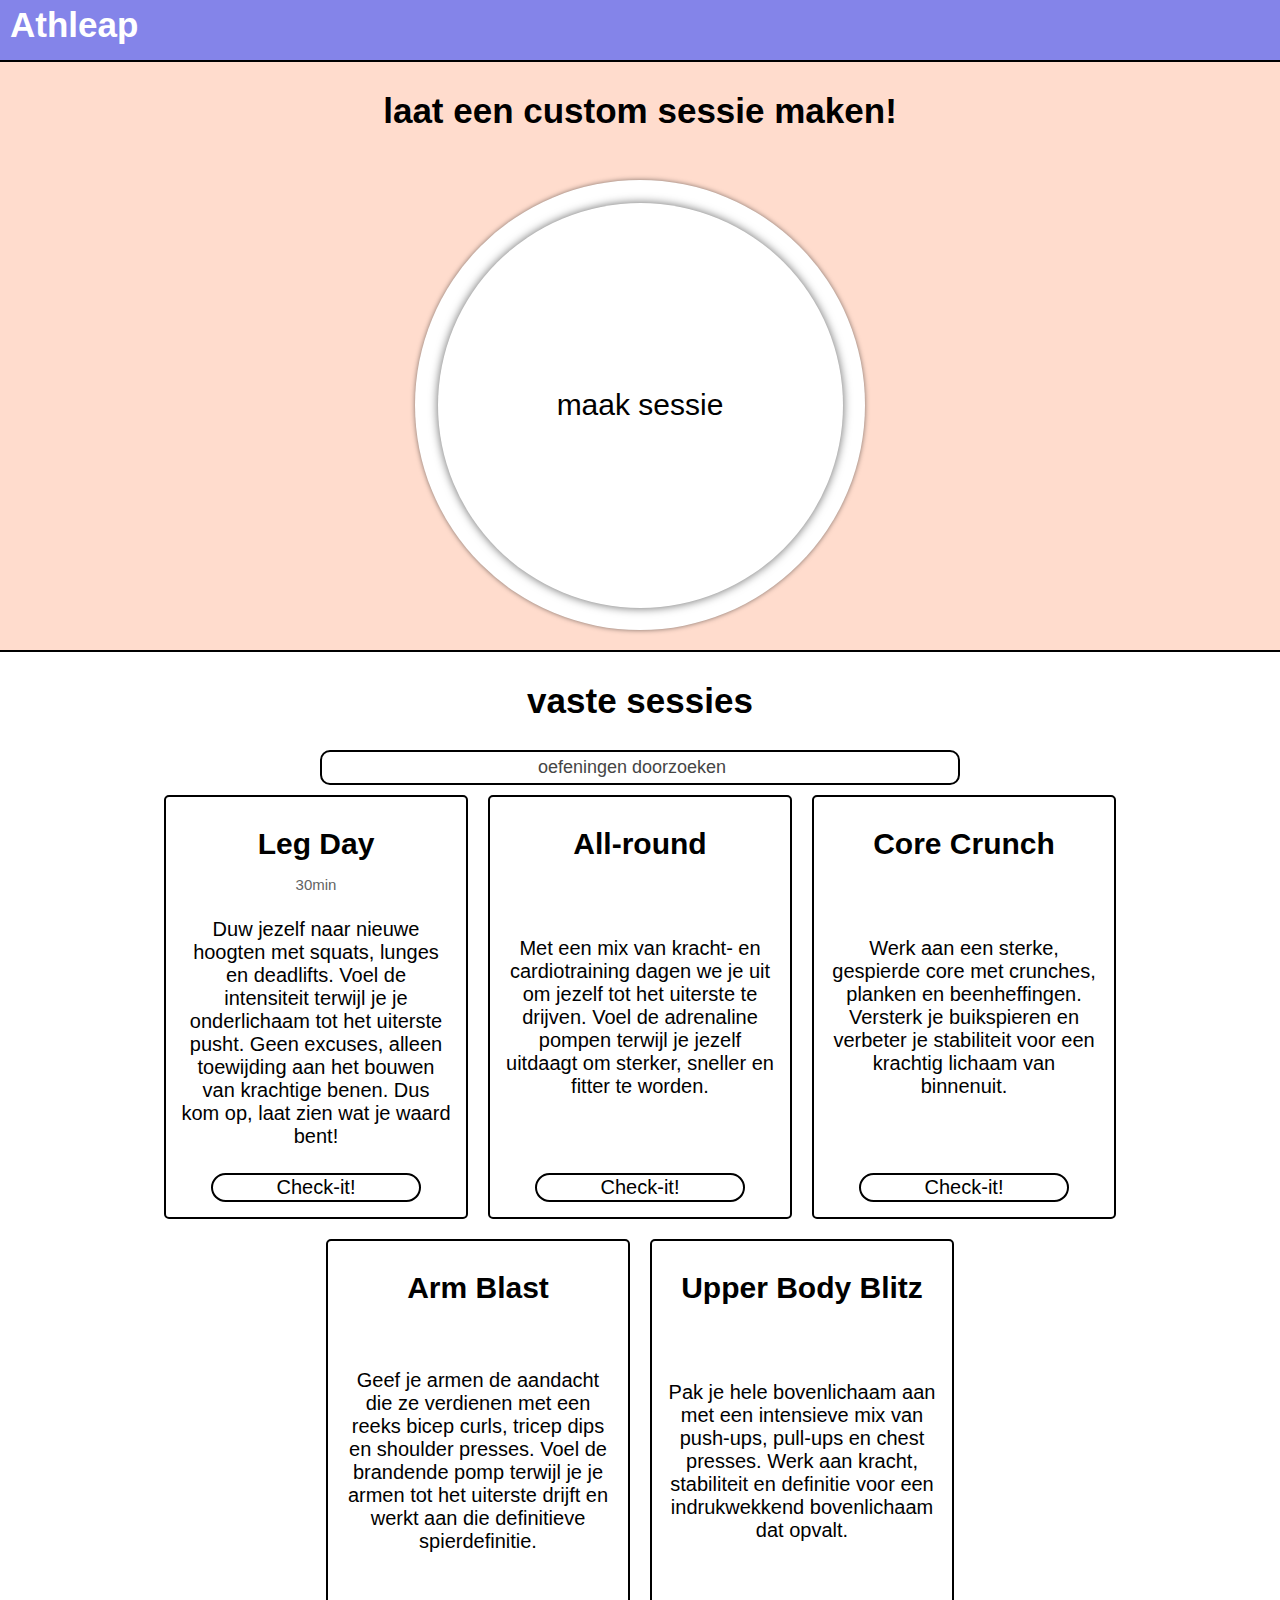
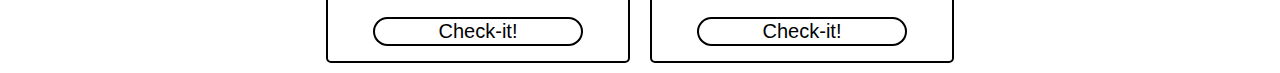
==== pages/hub.html @ 22783c4e "Add files via upload" ====
<!DOCTYPE html>
<html lang="en">
<head>
    <meta charset="UTF-8">
    <meta name="viewport" content="width=device-width, initial-scale=1.0">
    
    <link rel="stylesheet" href="../styles/hub.css">
    <script src="../funtions/hub.js"></script>

    <title>Athleap - sessies</title>
</head>
<body>
    <header>
        <a href="../index.html"><h1>Athleap</h1></a>
        <nav>
            <a href=""></a>
        </nav>
    </header>

    <div id="banner">
        <h2>laat een custom sessie maken!</h2>
        <div id="outrcicle">
            <a href="generate.html" id="innercircle">maak sessie</a>
        </div>
    </div>
    <h2>vaste sessies</h2>
    <input id="search" type="search" placeholder="oefeningen doorzoeken">
    <main>
        <section data="">
            <h3>Leg Day</h3>
            <figure>
                30min
            </figure>
            <p>
                Duw jezelf naar nieuwe hoogten met squats, lunges en deadlifts. Voel de intensiteit terwijl je je onderlichaam tot het uiterste pusht. Geen excuses, alleen toewijding aan het bouwen van krachtige benen. Dus kom op, laat zien wat je waard bent!
            </p>
            <button onclick="loadworkout('')">Check-it!</button>
        </section>
        
        <section>
            <h3>All-round</h3>
            <p>
                Met een mix van kracht- en cardiotraining dagen we je uit om jezelf tot het uiterste te drijven. Voel de adrenaline pompen terwijl je jezelf uitdaagt om sterker, sneller en fitter te worden.
            </p>
            <button>Check-it!</button>
        </section>
        
        <section>
            <h3>Core Crunch</h3>
            <p>
                Werk aan een sterke, gespierde core met crunches, planken en beenheffingen. Versterk je buikspieren en verbeter je stabiliteit voor een krachtig lichaam van binnenuit.
            </p>
            <button>Check-it!</button>
        </section>
        
        <section>
            <h3>Arm Blast</h3>
            <p>
                Geef je armen de aandacht die ze verdienen met een reeks bicep curls, tricep dips en shoulder presses. Voel de brandende pomp terwijl je je armen tot het uiterste drijft en werkt aan die definitieve spierdefinitie.
            </p>
            <button>Check-it!</button>
        </section>
        
        <section>
            <h3>Upper Body Blitz</h3>
            <p>
                Pak je hele bovenlichaam aan met een intensieve mix van push-ups, pull-ups en chest presses. Werk aan kracht, stabiliteit en definitie voor een indrukwekkend bovenlichaam dat opvalt.
            </p>
            <button>Check-it!</button>
        </section>        
    </main>
</body>
</html>
---- styles/hub.css ----
body {
  display: flex;
  flex-direction: column;
  margin: 0;
  padding: 0;
  width: 100vw;
  min-height: 100vh;
}
header {
  position: fixed;
  display: flex;

  width: 100%;
  padding: 5px 0 5px 0;
  background-color: rgb(132, 132, 233);
  border-bottom: 2px solid black;
  height: 50px;
}
header a {
  text-decoration: none;
}
header h1 {
  margin: 0;
  margin-left: 10px;
  font-size: 35px;
  font-family: "Trebuchet MS", "Lucida Sans Unicode", "Lucida Grande",
    "Lucida Sans", Arial, sans-serif;
  color: white;
}
h2 {
  width: 100%;
  text-align: center;
  font-family: "Segoe UI", Tahoma, Geneva, Verdana, sans-serif;
  font-size: 35px;
}
#banner {
  width: 100%;
  height: fit-content;
  background-color: rgb(255, 220, 205);
  display: flex;
  flex-direction: column;
  align-items: center;
  border-bottom: 2px solid black;
  margin-top: 62px;
}
#outrcicle {
  width: 80%;
  min-width: 300px;
  max-width: 50vh;
  aspect-ratio: 1/1;

  border-radius: 50%;
  margin: 20px;

  box-shadow: 0 0 5px 0 rgba(0, 0, 0, 0.513);
  background-color: white;

  display: flex;
  align-items: center;
  justify-content: center;
}
#innercircle {
  width: 90%;
  aspect-ratio: 1/1;

  border-radius: 50%;
  border: none;

  box-shadow: 0 0 10px 0 rgba(0, 0, 0, 0.6);
  background-color: white;

  display: flex;
  flex-direction: column;
  align-items: center;
  justify-content: center;
  text-align: center;
  text-decoration: none;
  color: black;

  font-size: 30px;
  font-weight: 500;
  font-family: "Segoe UI", Tahoma, Geneva, Verdana, sans-serif;

  transition: all 0.5s ease;
  cursor: pointer;
}
#innercircle #subtekst {
  font-size: 20px;
  text-decoration: underline;
}
#innercircle:hover {
  box-shadow: 0 0 15px 0 rgba(0, 0, 0, 0.8);
}

/* prefab sessies */
#search {
  width: 50%;
  max-width: 700px;
  min-width: 280px;

  border-radius: 10px;

  border: 2px solid black;

  padding: 5px;

  align-self: center;
  font-size: 18px;
  font-family: "Segoe UI", Tahoma, Geneva, Verdana, sans-serif;
}
#search::placeholder {
  text-align: center;
  color: rgb(69, 69, 69);
}
main {
  width: 100%;
  display: flex;
  flex-wrap: wrap;
  justify-content: center;
  align-items: center;
}
main section {
  width: 300px;
  height: 420px;

  border: 2px solid black;
  border-radius: 5px;

  margin: 10px;

  display: flex;
  flex-direction: column;
  align-items: center;
  justify-content: space-between;
}
main section h3 {
  width: 100%;
  text-align: center;
  font-family: "Trebuchet MS", "Lucida Sans Unicode", "Lucida Grande",
    "Lucida Sans", Arial, sans-serif;
  font-size: 30px;
  margin-bottom: 0;
}
main section figure {
  margin: 0;
  margin-top: 5px;
  font-size: 15px;
  font-family: "Gill Sans", "Gill Sans MT", Calibri, "Trebuchet MS", sans-serif;
  font-weight: 500;
  color: rgb(99, 99, 99);
}
main section p {
  width: 90%;
  margin: 5%;
  font-size: 20px;
  font-family: "Lucida Sans", "Lucida Sans Regular", "Lucida Grande",
    "Lucida Sans Unicode", Geneva, Verdana, sans-serif;
  text-align: center;
}
main section button {
  width: 70%;
  background-color: white;
  color: black;
  border: 2px solid black;
  border-radius: 50px;
  font-size: 20px;
  font-family: "Segoe UI", Tahoma, Geneva, Verdana, sans-serif;
  font-weight: 500;
  margin-bottom: 15px;
  transition: color 0.5s ease-in, background-color 0.3s ease-out;
}
main section button:hover {
  color: white;
  background-color: black;
}
#backdrop {
  position: fixed;
  background-color: rgba(0, 0, 0, 0.5);
  backdrop-filter: blur(2px);
  width: 100vw;
  height: 100vh;
}
#popup {
  position: fixed;

  top: 50%;
  left: 50%;

  transform: translate(-50%, -50%);

  min-height: 50px;
  width: 300px;

  background-color: aliceblue;

  border-radius: 6px;
  box-shadow: 0 0 15px 0 black;

  display: flex;
  flex-direction: column;
  align-items: center;

  padding: 8px;
}
#popup h1 {
  font-size: 22px;
  font-family: "Trebuchet MS", "Lucida Sans Unicode", "Lucida Grande",
    "Lucida Sans", Arial, sans-serif;
  font-weight: 400;

  width: 100%;
  text-align: center;
}
#popup label {
  width: 100%;

  margin-top: 10px;
  margin-bottom: 5px;

  font-size: 16px;
  font-family: "Trebuchet MS", "Lucida Sans Unicode", "Lucida Grande",
    "Lucida Sans", Arial, sans-serif;
  font-weight: 400;

  width: 100%;
  text-align: center;
  color: #333333;
  text-align: left;
}
#popup p {
  width: 100%;
  margin: 0;

  font-size: 18px;
  font-family: "Trebuchet MS", "Lucida Sans Unicode", "Lucida Grande",
    "Lucida Sans", Arial, sans-serif;
  font-weight: 500;

  width: 100%;
  text-align: center;
  color: #111111;
  text-align: left;
}
#popup div {
  width: 100%;
  display: flex;
  align-items: center;
  justify-content: space-evenly;
}

#popup button {
  width: 80px;
  height: 27px;

  background-color: transparent;
  color: #202020;
  border: 1.7px solid #202020;
  border-radius: 6px;

  font-size: 16px;
  font-weight: 500;
  font-family: "Trebuchet MS", "Lucida Sans Unicode", "Lucida Grande",
    "Lucida Sans", Arial, sans-serif;

  cursor: pointer;

  transition: background-color 0.2s ease-in, color 0.3s ease-out;
}
#popup button:hover {
  background-color: #202020;
  color: white;
}
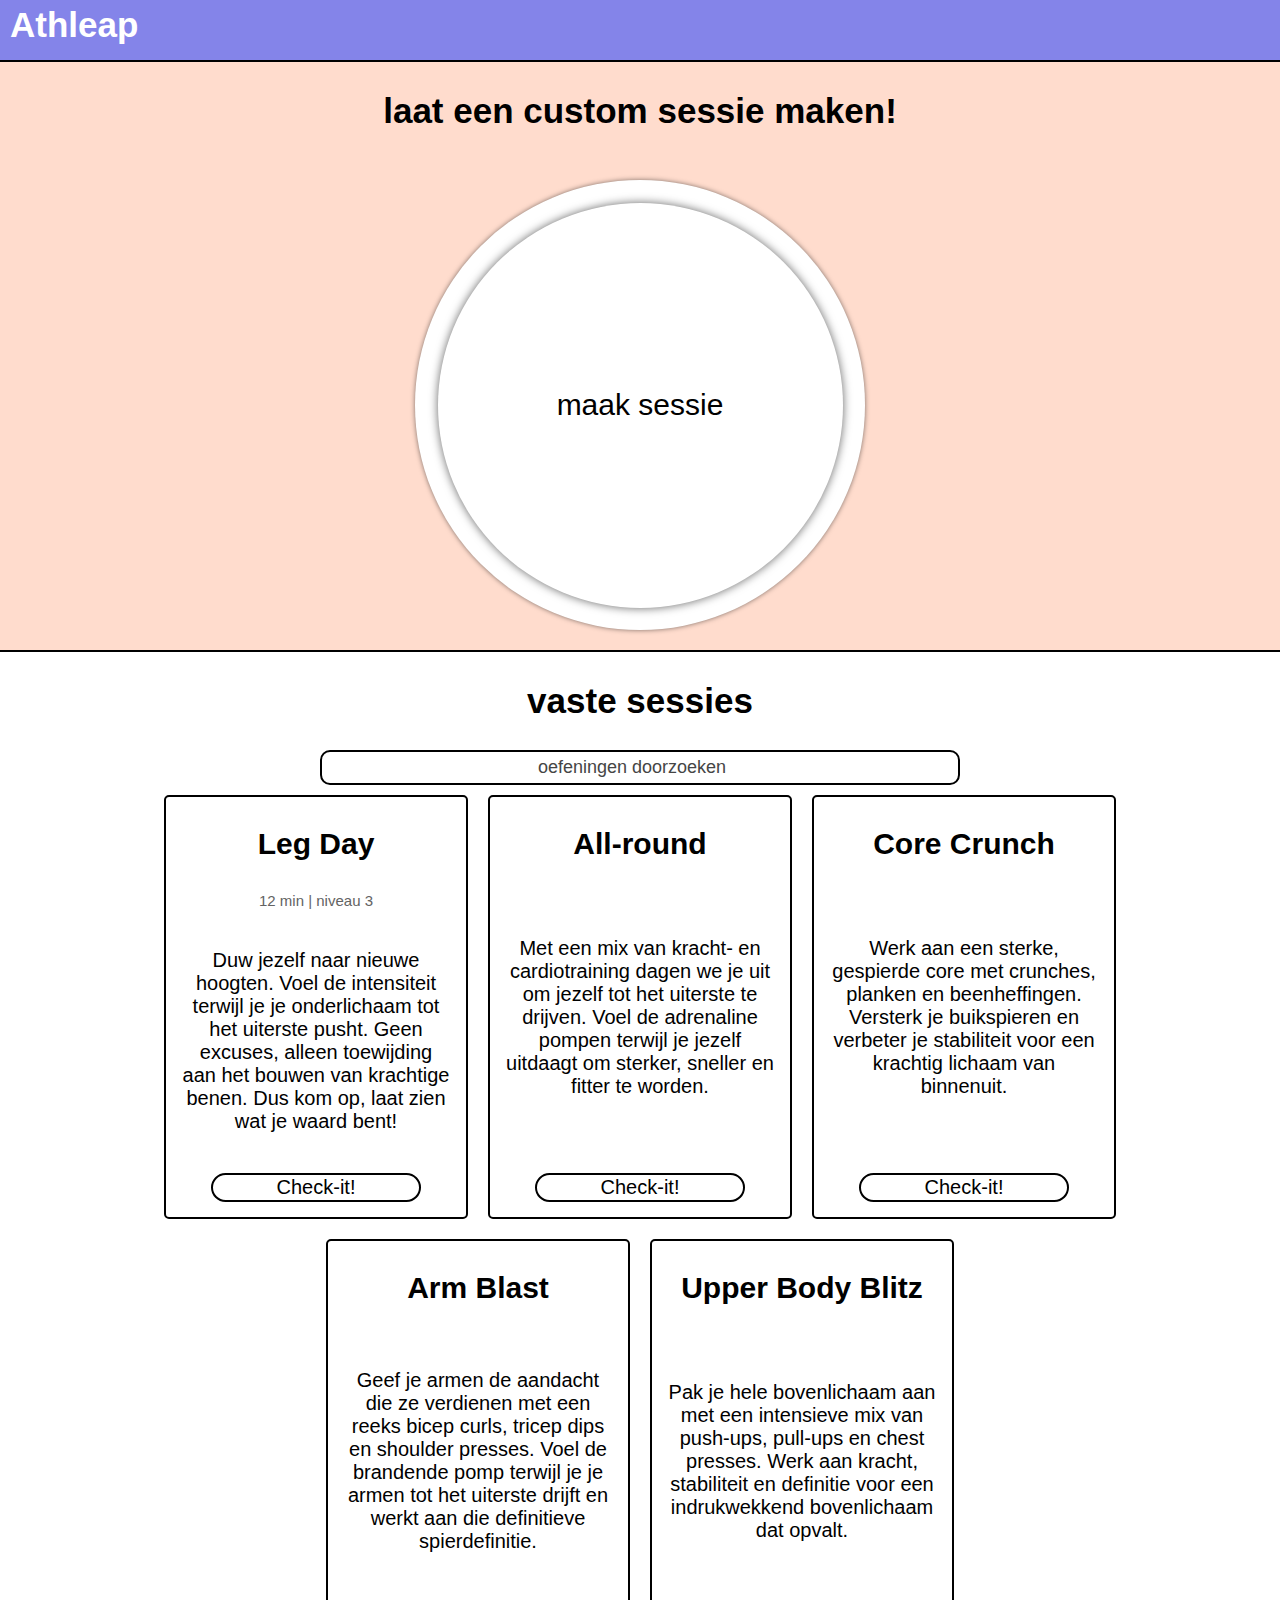
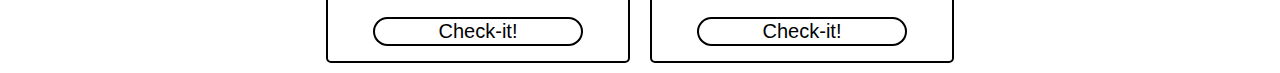
==== commit 8ffd6c1b: "update" ====
--- a/pages/hub.html
+++ b/pages/hub.html
@@ -26,15 +26,8 @@
     <h2>vaste sessies</h2>
     <input id="search" type="search" placeholder="oefeningen doorzoeken">
     <main>
-        <section data="">
+        <section data-location="basics/legday">
             <h3>Leg Day</h3>
-            <figure>
-                30min
-            </figure>
-            <p>
-                Duw jezelf naar nieuwe hoogten met squats, lunges en deadlifts. Voel de intensiteit terwijl je je onderlichaam tot het uiterste pusht. Geen excuses, alleen toewijding aan het bouwen van krachtige benen. Dus kom op, laat zien wat je waard bent!
-            </p>
-            <button onclick="loadworkout('')">Check-it!</button>
         </section>
         
         <section>
